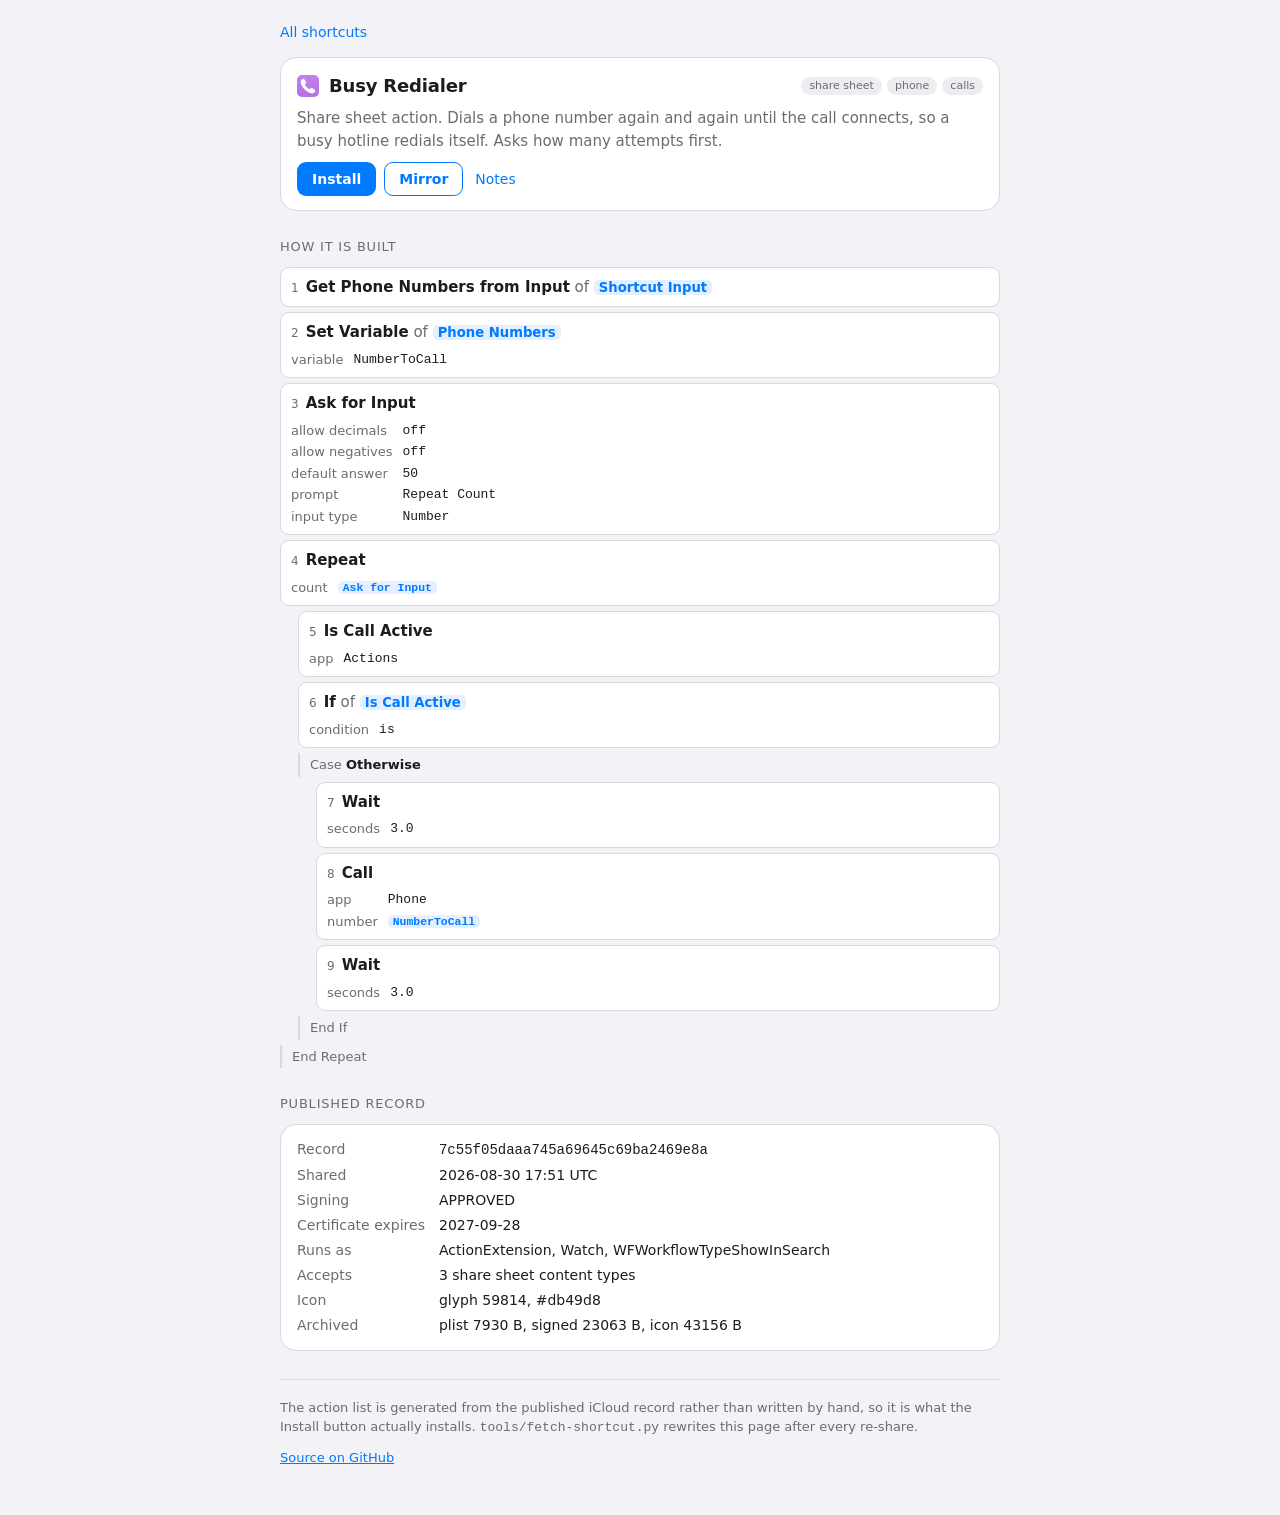
==== shortcuts/busy-redialer/index.html @ 55aaf4f4 "Add Busy Redialer Name app-supplied actions by their intent, resolve wrapped variable references, an" ====
<!doctype html>
<html lang="en">
<head>
<meta charset="utf-8">
<meta name="viewport" content="width=device-width, initial-scale=1, viewport-fit=cover">
<title>Busy Redialer</title>
<meta name="description" content="Share sheet action. Dials a phone number again and again until the call connects, so a busy hotline redials itself. Asks how many attempts first.">
<meta name="theme-color" content="#db49d8">
<meta property="og:type" content="website">
<meta property="og:site_name" content="poeggi's iOS Shortcuts">
<meta property="og:title" content="Busy Redialer">
<meta property="og:description" content="Share sheet action. Dials a phone number again and again until the call connects, so a busy hotline redials itself. Asks how many attempts first.">
<meta property="og:url" content="https://poeggi.github.io/ios-shortcuts/shortcuts/busy-redialer/">
<meta property="og:image" content="https://poeggi.github.io/ios-shortcuts/shortcuts/busy-redialer/busy-redialer.png">
<meta property="og:image:width" content="450">
<meta property="og:image:height" content="450">
<meta property="og:image:alt" content="Busy Redialer icon">
<meta name="twitter:card" content="summary">
<meta name="twitter:title" content="Busy Redialer">
<meta name="twitter:description" content="Share sheet action. Dials a phone number again and again until the call connects, so a busy hotline redials itself. Asks how many attempts first.">
<meta name="twitter:image" content="https://poeggi.github.io/ios-shortcuts/shortcuts/busy-redialer/busy-redialer.png">
<link rel="icon" href="busy-redialer.png">
<link rel="apple-touch-icon" href="busy-redialer.png">
<link rel="stylesheet" href="../../style.css">
</head>
<body>
<main>
  <a class="back" href="../../">All shortcuts</a>
  <div id="top"></div>
  <div id="body"></div>
  <footer>
    <p>The action list is generated from the published iCloud record rather
    than written by hand, so it is what the Install button actually installs.
    <code>tools/fetch-shortcut.py</code> rewrites this page after every
    re-share.</p>
    <p><a href="https://github.com/poeggi/ios-shortcuts">Source on GitHub</a></p>
  </footer>
</main>
<script>window.BASE = "../../";</script>
<script src="../../render.js"></script>
<script>mountDetail("busy-redialer");</script>
</body>
</html>
---- style.css ----
/* One stylesheet for every page and every shortcut entry. Sizes, radii and
   spacing are tokens, so changing one value here restyles all cards and all
   action lists at once, including shortcuts added later. */
:root {
  color-scheme: light dark;
  --bg: #f2f2f7;
  --card: #ffffff;
  --text: #1c1c1e;
  --dim: #6c6c70;
  --line: #d8d8dd;
  --accent: #007aff;
  --accent-text: #ffffff;
  --chip: #ececf1;
  --var-bg: #e4efff;
  --radius-card: 16px;
  --radius-ctl: 9px;
  --radius-pill: 100px;
  --pad-card: 14px 16px;
  --gap: 8px;
  --icon: 22px;
  --ctl-h: 34px;
  --indent: 18px;
}
@media (prefers-color-scheme: dark) {
  :root {
    --bg: #000000;
    --card: #1c1c1e;
    --text: #f2f2f7;
    --dim: #98989f;
    --line: #38383a;
    --accent: #0a84ff;
    --accent-text: #ffffff;
    --chip: #2c2c2e;
    --var-bg: #0e2f52;
  }
}
* { box-sizing: border-box; }
body {
  margin: 0;
  padding: max(env(safe-area-inset-top), 20px) 16px 40px;
  background: var(--bg);
  color: var(--text);
  font: 16px/1.5 -apple-system, BlinkMacSystemFont, "Segoe UI", system-ui, sans-serif;
  -webkit-font-smoothing: antialiased;
}
main { max-width: 720px; margin: 0 auto; }
h1 { font-size: 28px; letter-spacing: -0.02em; margin: 0 0 4px; }
h2 { font-size: 18px; margin: 0; letter-spacing: -0.01em; }
.lede { color: var(--dim); font-size: 15px; margin: 0 0 20px; }
.back {
  display: inline-block; color: var(--accent); text-decoration: none;
  font-size: 14px; margin-bottom: 14px;
}

/* Cards. The same header block is used on the index and on a detail page. */
.card {
  background: var(--card);
  border: 1px solid var(--line);
  border-radius: var(--radius-card);
  padding: var(--pad-card);
  margin-bottom: var(--gap);
}
.head {
  display: flex; align-items: center; flex-wrap: wrap;
  gap: 6px 10px; margin-bottom: 8px;
}
.icon {
  width: var(--icon); height: var(--icon); flex: 0 0 var(--icon);
  aspect-ratio: 1; border-radius: 23%; display: block;
  background: var(--chip);
}
.tags {
  display: flex; flex-wrap: wrap; gap: 5px;
  margin-left: auto; justify-content: flex-end;
}
.tag {
  background: var(--chip); color: var(--dim);
  font-size: 11px; line-height: 18px; padding: 0 8px;
  border-radius: var(--radius-pill); white-space: nowrap;
}
.card p { margin: 0 0 10px; color: var(--dim); font-size: 15px; }
.row { display: flex; flex-wrap: wrap; gap: var(--gap); align-items: center; }
.btn {
  display: inline-flex; align-items: center; justify-content: center;
  text-decoration: none;
  background: var(--accent); color: var(--accent-text);
  font-weight: 600; font-size: 14px;
  padding: 0 14px; border-radius: var(--radius-ctl);
  height: var(--ctl-h); border: 1px solid transparent;
}
.btn.pending {
  background: var(--chip); color: var(--dim); font-weight: 500;
  pointer-events: none;
}
.btn.mirror {
  background: transparent; color: var(--accent);
  border-color: var(--accent);
}
.link {
  color: var(--accent); text-decoration: none; font-size: 14px;
  display: inline-flex; align-items: center; height: var(--ctl-h);
  padding: 0 4px;
}

/* The action list, laid out like the Shortcuts editor: one card per action,
   the action name in bold, its input and variables as tokens, its parameters
   underneath, and control flow indented. */
.section { margin: 26px 0 10px; font-size: 13px; letter-spacing: 0.06em;
  text-transform: uppercase; color: var(--dim); }
.steps { display: flex; flex-direction: column; gap: 5px; }
.step {
  margin-left: calc(var(--d, 0) * var(--indent));
  background: var(--card);
  border: 1px solid var(--line);
  border-radius: var(--radius-ctl);
  padding: 8px 10px;
  font-size: 15px;
}
.step .num {
  color: var(--dim); font-size: 12px; font-variant-numeric: tabular-nums;
  margin-right: 7px;
}
.step .act { font-weight: 600; }
.step .of { color: var(--dim); font-weight: 400; }
.var {
  background: var(--var-bg); color: var(--accent);
  border-radius: 5px; padding: 0 5px;
  font-size: 0.88em; font-weight: 600; white-space: nowrap;
}
.args { margin: 6px 0 0; display: grid; grid-template-columns: auto 1fr; gap: 2px 10px; }
.args dt { color: var(--dim); font-size: 13px; }
.args dd {
  margin: 0; font-size: 13px;
  font-family: ui-monospace, SFMono-Regular, Menlo, Consolas, monospace;
  overflow-wrap: anywhere;
}
.flow {
  margin-left: calc(var(--d, 0) * var(--indent));
  font-size: 13px; color: var(--dim); padding: 2px 0 2px 10px;
  border-left: 2px solid var(--line);
}
.flow b { color: var(--text); font-weight: 600; }

/* Key/value facts, same grid as an action's parameters. */
.facts { margin: 0; display: grid; grid-template-columns: auto 1fr; gap: 4px 14px; font-size: 14px; }
.facts dt { color: var(--dim); }
.facts dd { margin: 0; overflow-wrap: anywhere; }

footer {
  margin-top: 28px; padding-top: 18px;
  border-top: 1px solid var(--line);
  color: var(--dim); font-size: 13px;
}
footer p { margin: 0 0 10px; }
footer a { color: var(--accent); }
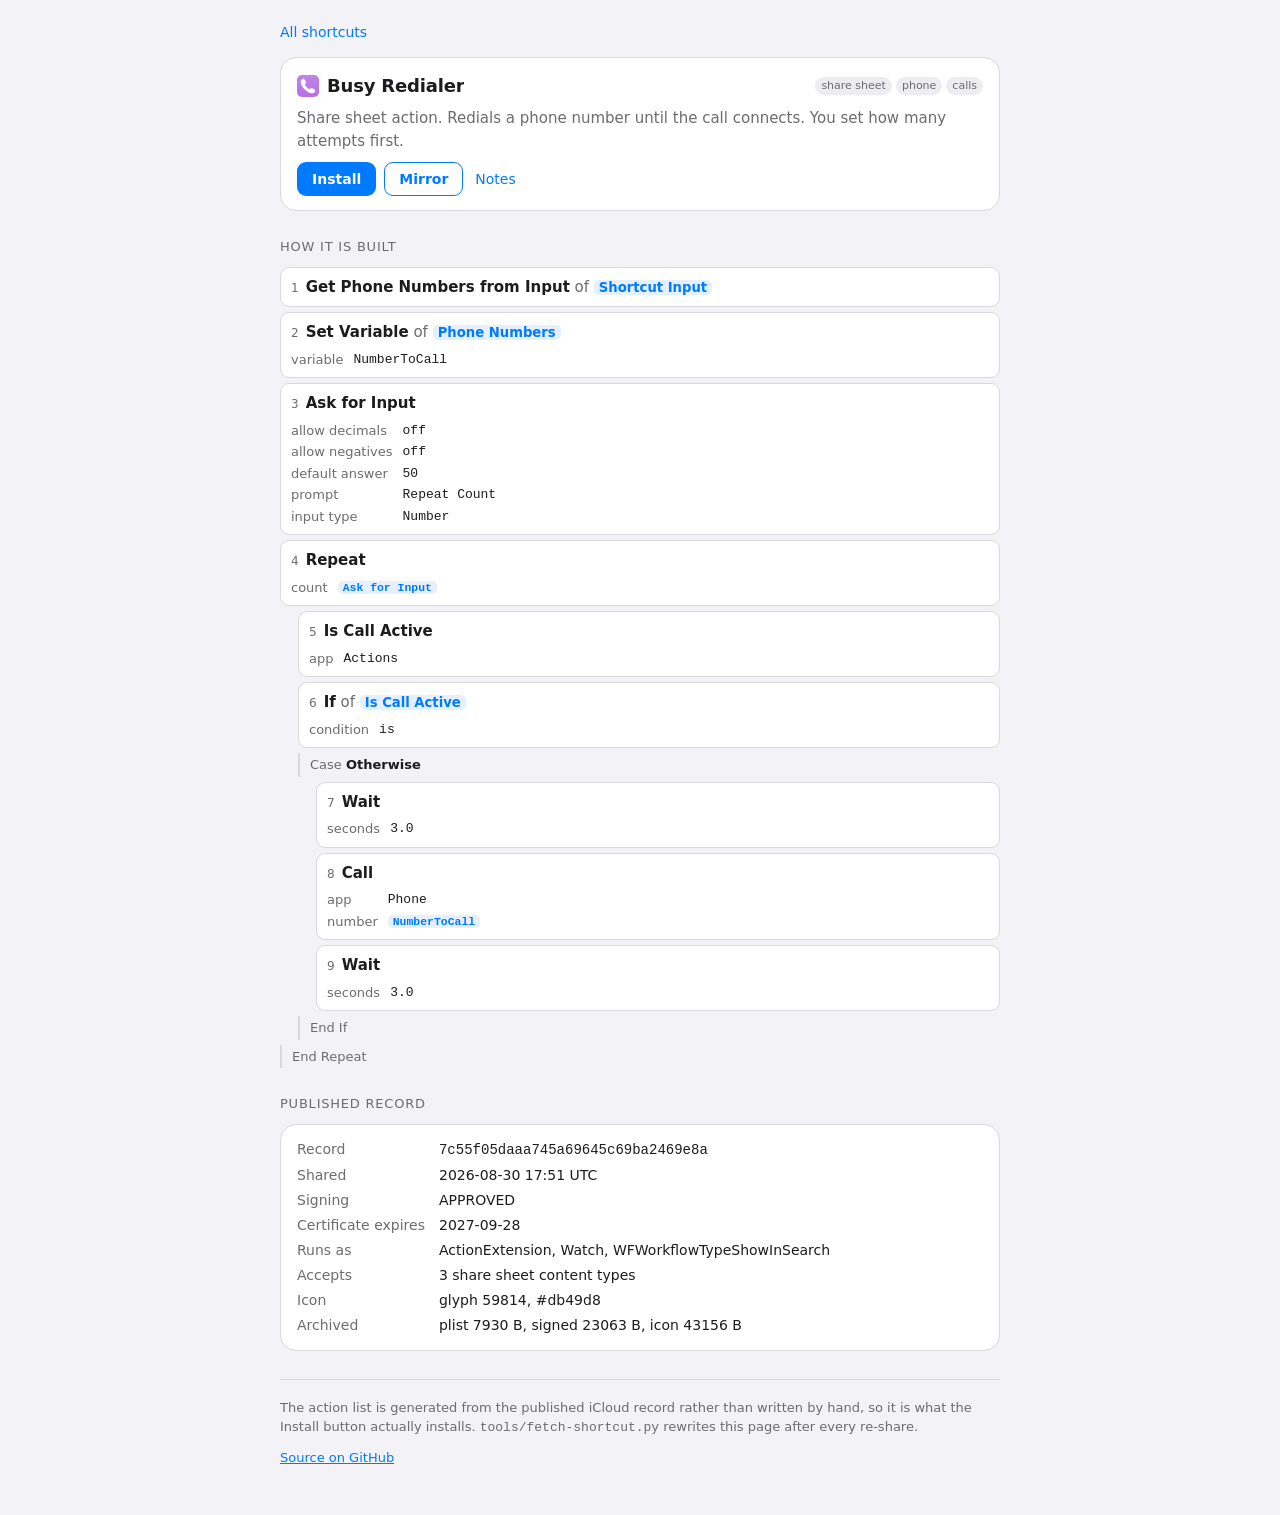
==== commit 2cd456e4: "Keep tags on the title row and cap summaries at three lines" ====
--- a/shortcuts/busy-redialer/index.html
+++ b/shortcuts/busy-redialer/index.html
@@ -4,12 +4,12 @@
 <meta charset="utf-8">
 <meta name="viewport" content="width=device-width, initial-scale=1, viewport-fit=cover">
 <title>Busy Redialer</title>
-<meta name="description" content="Share sheet action. Dials a phone number again and again until the call connects, so a busy hotline redials itself. Asks how many attempts first.">
+<meta name="description" content="Share sheet action. Redials a phone number until the call connects. You set how many attempts first.">
 <meta name="theme-color" content="#db49d8">
 <meta property="og:type" content="website">
 <meta property="og:site_name" content="poeggi's iOS Shortcuts">
 <meta property="og:title" content="Busy Redialer">
-<meta property="og:description" content="Share sheet action. Dials a phone number again and again until the call connects, so a busy hotline redials itself. Asks how many attempts first.">
+<meta property="og:description" content="Share sheet action. Redials a phone number until the call connects. You set how many attempts first.">
 <meta property="og:url" content="https://poeggi.github.io/ios-shortcuts/shortcuts/busy-redialer/">
 <meta property="og:image" content="https://poeggi.github.io/ios-shortcuts/shortcuts/busy-redialer/busy-redialer.png">
 <meta property="og:image:width" content="450">
@@ -17,7 +17,7 @@
 <meta property="og:image:alt" content="Busy Redialer icon">
 <meta name="twitter:card" content="summary">
 <meta name="twitter:title" content="Busy Redialer">
-<meta name="twitter:description" content="Share sheet action. Dials a phone number again and again until the call connects, so a busy hotline redials itself. Asks how many attempts first.">
+<meta name="twitter:description" content="Share sheet action. Redials a phone number until the call connects. You set how many attempts first.">
 <meta name="twitter:image" content="https://poeggi.github.io/ios-shortcuts/shortcuts/busy-redialer/busy-redialer.png">
 <link rel="icon" href="busy-redialer.png">
 <link rel="apple-touch-icon" href="busy-redialer.png">
--- a/style.css
+++ b/style.css
@@ -45,7 +45,11 @@
 }
 main { max-width: 720px; margin: 0 auto; }
 h1 { font-size: 28px; letter-spacing: -0.02em; margin: 0 0 4px; }
-h2 { font-size: 18px; margin: 0; letter-spacing: -0.01em; }
+h2 {
+  font-size: 18px; margin: 0; letter-spacing: -0.01em;
+  min-width: 0; white-space: nowrap; overflow: hidden;
+  text-overflow: ellipsis;
+}
 .lede { color: var(--dim); font-size: 15px; margin: 0 0 20px; }
 .back {
   display: inline-block; color: var(--accent); text-decoration: none;
@@ -60,9 +64,11 @@
   padding: var(--pad-card);
   margin-bottom: var(--gap);
 }
+/* Title and tags share one row. The tags keep their width and a long name
+   truncates instead, so no card grows a second header line. */
 .head {
-  display: flex; align-items: center; flex-wrap: wrap;
-  gap: 6px 10px; margin-bottom: 8px;
+  display: flex; align-items: center; flex-wrap: nowrap;
+  gap: 8px; margin-bottom: 8px;
 }
 .icon {
   width: var(--icon); height: var(--icon); flex: 0 0 var(--icon);
@@ -70,15 +76,21 @@
   background: var(--chip);
 }
 .tags {
-  display: flex; flex-wrap: wrap; gap: 5px;
+  display: flex; flex-wrap: nowrap; gap: 4px; flex: 0 0 auto;
   margin-left: auto; justify-content: flex-end;
 }
 .tag {
   background: var(--chip); color: var(--dim);
-  font-size: 11px; line-height: 18px; padding: 0 8px;
+  font-size: 11px; line-height: 18px; padding: 0 6px;
   border-radius: var(--radius-pill); white-space: nowrap;
 }
-.card p { margin: 0 0 10px; color: var(--dim); font-size: 15px; }
+/* A summary stops at three lines, so cards stay even down the list. The
+   summaries are written to fit; this is the guard, not the trim. */
+.card p {
+  margin: 0 0 10px; color: var(--dim); font-size: 15px;
+  display: -webkit-box; -webkit-box-orient: vertical;
+  -webkit-line-clamp: 3; line-clamp: 3; overflow: hidden;
+}
 .row { display: flex; flex-wrap: wrap; gap: var(--gap); align-items: center; }
 .btn {
   display: inline-flex; align-items: center; justify-content: center;
